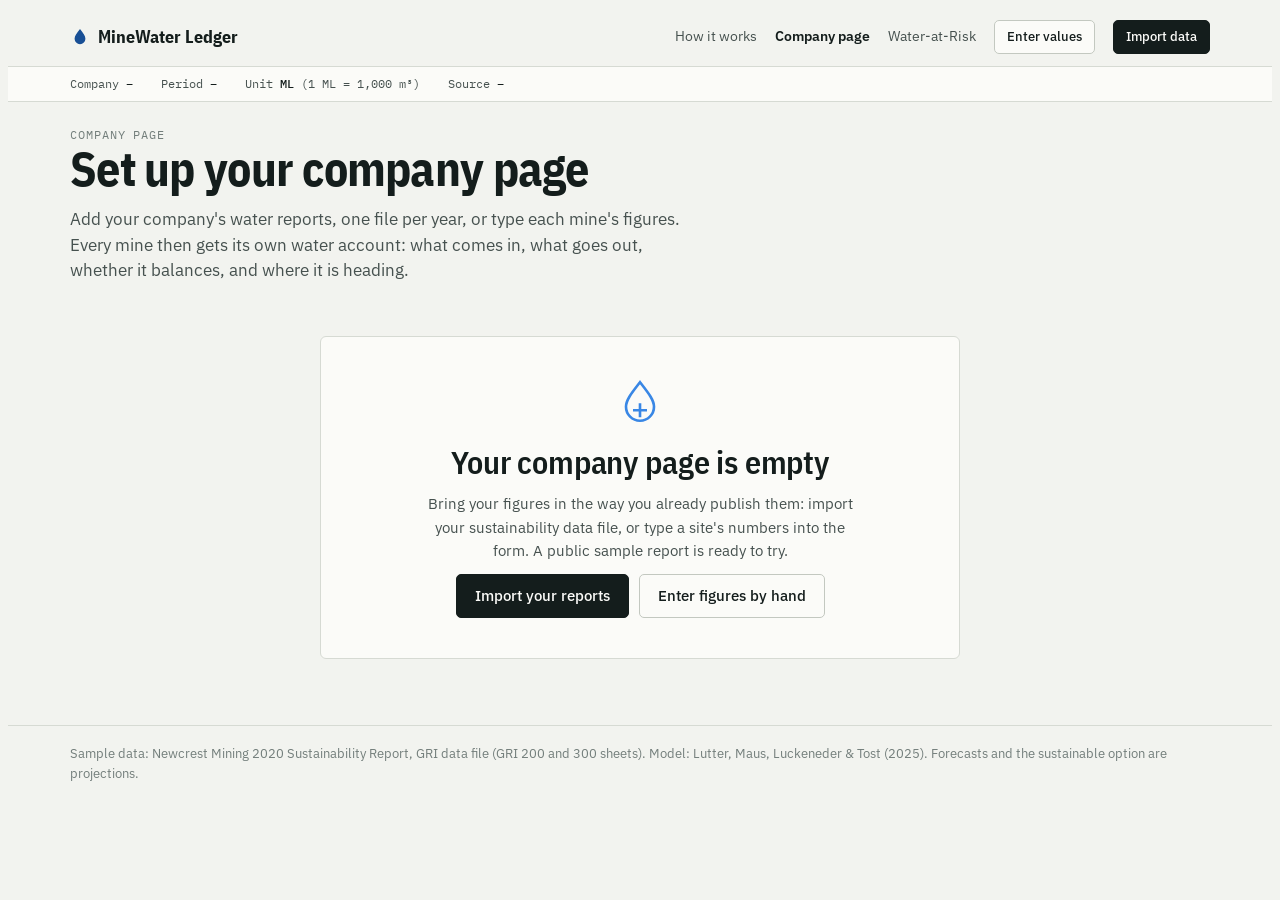
==== dashboard.html @ fd850157 "MineWater Ledger: company water page, Water-at-Risk engine, Netlify config Static site for the EIT W" ====
<!doctype html>
<html lang="en">
<head>
<meta charset="utf-8">
<meta name="viewport" content="width=device-width, initial-scale=1">
<title>Company page · MineWater Ledger</title>
<link rel="stylesheet" href="https://fonts.googleapis.com/css2?family=IBM+Plex+Mono:wght@400;500&family=IBM+Plex+Sans+Condensed:wght@500;600;700&family=IBM+Plex+Sans:wght@400;500;600&display=swap">
<link rel="stylesheet" href="css/app.css?v=4">
<link rel="stylesheet" href="css/landing.css">
<link rel="stylesheet" href="css/extras.css">
</head>
<body>
<nav class="topbar"><div class="wrap">
  <a class="brand" href="index.html"><svg viewBox="0 0 24 24" aria-hidden="true"><path d="M12 2.5c3.6 4.6 6.5 8.2 6.5 11.6A6.5 6.5 0 0 1 5.5 14.1C5.5 10.7 8.4 7.1 12 2.5z" fill="currentColor"/></svg>MineWater Ledger</a>
  <div class="toplinks"><a href="index.html#how">How it works</a><a href="dashboard.html" aria-current="page">Company page</a><a href="risk.html">Water-at-Risk</a><button class="btn" id="btn-enter">Enter values</button><button class="btn primary" id="btn-import">Import data</button></div>
</div></nav>
<div class="ctx-bar"><div class="wrap">
  <span>Company <b id="reg-co">–</b></span>
  <span>Period <b id="reg-period">–</b></span>
  <span>Unit <b>ML</b> (1 ML = 1,000 m³)</span>
  <span>Source <b id="reg-src">–</b></span>
</div></div>

<header class="hero slim"><div class="wrap">
  <div>
    <div class="eyebrow" id="co-eyebrow">Company page</div>
    <h1 id="co-name">Set up your company page</h1>
    <div class="co-profile" id="co-profile" hidden></div>
    <p class="lede" id="co-lede">No report loaded yet. Import a sustainability data file or type a site's figures, and every tab fills in.</p>
  </div>
  <div class="card stack" id="filter-card" hidden>
    <div class="row" style="justify-content:space-between"><div class="eyebrow">Filter</div><span class="small" id="data-state">No data yet</span></div>
    <div class="eyebrow" id="show-label" hidden>Mine</div>
    <div class="chips" id="chips" role="group" aria-label="Site" hidden></div>
    <div class="row small" id="dl-row" hidden><span class="eyebrow">Export</span><button class="btn" id="btn-csv">CSV</button><button class="btn" id="btn-print">Print / PDF</button></div>
  </div>
</div></header>

<section class="panel" id="empty"><div class="wrap">
  <div class="empty card">
    <svg viewBox="0 0 64 64" aria-hidden="true"><path d="M32 6c9 11.6 16 20 16 28a16 16 0 0 1-32 0c0-8 7-16.4 16-28z" fill="none" stroke="currentColor" stroke-width="3"/><path d="M24 38h16M32 30v16" stroke="currentColor" stroke-width="3"/></svg>
    <h2>Your company page is empty</h2>
    <p>Bring your figures in the way you already publish them: import your sustainability data file, or type a site's numbers into the form. A public sample report is ready to try.</p>
    <div class="row" style="justify-content:center"><button class="btn primary big" id="empty-import">Import your reports</button><button class="btn big" id="empty-enter">Enter figures by hand</button></div>
  </div>
</div></section>

<nav class="tabs" aria-label="Sections" id="nav" hidden><div class="wrap" role="tablist">
  <button class="tab" role="tab" id="t-overview" aria-controls="p-overview" aria-selected="true">Overview</button>
  <button class="tab" role="tab" id="t-withdrawal" aria-controls="p-withdrawal" aria-selected="false">Water in</button>
  <button class="tab" role="tab" id="t-outflows" aria-controls="p-outflows" aria-selected="false">Water out</button>
  <button class="tab" role="tab" id="t-balance" aria-controls="p-balance" aria-selected="false">Balance check</button>
  <button class="tab" role="tab" id="t-efficiency" aria-controls="p-efficiency" aria-selected="false">Efficiency</button>
  <button class="tab" role="tab" id="t-outlook" aria-controls="p-outlook" aria-selected="false">Outlook</button>
  <button class="tab" role="tab" id="t-years" aria-controls="p-years" aria-selected="false">Years &amp; output</button>
  <button class="tab" role="tab" id="t-cost" aria-controls="p-cost" aria-selected="false">Water cost</button>
  <button class="tab" role="tab" id="t-codes" aria-controls="p-codes" aria-selected="false">Source codes</button>
  <a href="risk.html" style="margin-left:auto;align-self:center;padding:10px 12px;font:600 14px/1 var(--f-body);color:var(--copper-ink);text-decoration:none;white-space:nowrap">Water-at-Risk →</a>
</div></nav>

<main id="main" hidden>
<section class="panel" id="p-overview" role="tabpanel" aria-labelledby="t-overview"><div class="wrap stack">
  <div id="ov-flows" class="stack"></div>
  <div id="ov-sources"></div>
  <div class="answers" id="ov-answers"></div>
  <div class="kpis" id="ov-kpis" hidden></div>
  <div class="card stack"><h3>What stands out</h3><ul class="findings" id="ov-findings"></ul></div>
  <div class="card stack"><h3>Sites</h3><div class="tbl-wrap" style="border:0"><table id="ov-table"></table></div></div>
</div></section>

<section class="panel" id="p-withdrawal" role="tabpanel" aria-labelledby="t-withdrawal" hidden><div class="wrap stack">
  <div class="panel-head"><div><div class="eyebrow">Water withdrawn · GRI 303-3</div><h2 id="wd-title">Where the water comes from</h2></div>
    <p>Category 1 and 2 are freshwater ("high quality" in the ICMM guide). Category 3 is low quality, here almost all seawater.</p></div>
  <div class="card">
    <div class="controls"><span class="ctl-label">Split by</span><div class="seg" id="wd-seg" role="group" aria-label="Split"><button data-v="quality" aria-pressed="true">Quality</button><button data-v="source" aria-pressed="false">Source</button></div></div>
    <div class="chart" id="wd-chart"></div><div class="legend" id="wd-legend"></div>
  </div>
</div></section>

<section class="panel" id="p-outflows" role="tabpanel" aria-labelledby="t-outflows" hidden><div class="wrap stack">
  <div class="panel-head"><div><div class="eyebrow">Water discharged and consumed · GRI 303-4, 303-5</div><h2>Where the water goes</h2></div>
    <p>Discharge goes back to rivers, groundwater or the sea. Consumption is water that does not come back: evaporated, held in tailings or used up.</p></div>
  <div class="card"><div class="chart" id="of-chart"></div><div class="legend" id="of-legend"></div></div>
  <p class="note" id="of-note"></p>
</div></section>

<section class="panel" id="p-balance" role="tabpanel" aria-labelledby="t-balance" hidden><div class="wrap stack">
  <div class="panel-head"><div><div class="eyebrow">ICMM 2021 · site water balance</div><h2>Does water in equal water out?</h2></div>
    <p>Withdrawal − discharge − change in storage should equal consumption. We allow ±5%. Pick a site above or below.</p></div>
  <div class="card stack"><div id="bl-status"></div><div class="chart" id="bl-chart"></div><div class="eq" id="bl-eq"></div></div>
  <div class="card stack"><h3>All sites</h3><div class="tbl-wrap" style="border:0"><table id="bl-table"></table></div></div>
</div></section>

<section class="panel" id="p-efficiency" role="tabpanel" aria-labelledby="t-efficiency" hidden><div class="wrap stack">
  <div class="panel-head"><div><div class="eyebrow">Freshwater per unit of output</div><h2>Same gold, very different water</h2></div>
    <p>Freshwater withdrawal divided by ore milled, gold-equivalent ounces or revenue, per site. Most reports give these ratios for energy, not for water.</p></div>
  <div class="card">
    <div class="controls"><span class="ctl-label">Per</span><div class="seg" id="ef-seg" role="group" aria-label="Denominator"><button data-v="t" aria-pressed="true">tonne of ore</button><button data-v="oz" aria-pressed="false">ounce of gold</button><button data-v="rev" aria-pressed="false">US$ million revenue</button><button data-v="rr" aria-pressed="false">recycled share</button></div></div>
    <div class="chart" id="ef-chart"></div>
  </div>
</div></section>

<section class="panel" id="p-outlook" role="tabpanel" aria-labelledby="t-outlook" hidden><div class="wrap stack">
  <div class="panel-head"><div><div class="eyebrow">Trend, forecast and the sustainable option</div><h2 id="ol-title">–</h2></div>
    <p>Past years: the Lutter et al. (2025) copper-mine model where the site is covered. From FY20: a projection to 2030, with and without more recycling.</p></div>
  <div class="row"><div class="slider"><label for="ol-rr">Recycle more of the water used <output id="o-rr"></output></label><input type="range" id="ol-rr" min="0" max="30" value="10"></div></div>
  <div class="card stack">
    <div class="chart" id="ol-chart"></div>
    <div class="legend"><span><i class="sw" style="background:var(--muted)"></i>Model estimate (Lutter et al.)</span><span><i class="sw" style="background:var(--ink)"></i>Reported FY20</span><span><i class="sw" style="background:var(--q2)"></i>Forecast, business as usual</span><span><i class="sw" style="background:var(--good)"></i>Forecast, sustainable option</span></div>
  </div>
  <div class="kpis k3" id="ol-kpis"></div>
  <div class="card stack"><h3>Outcome</h3><ul class="findings" id="ol-outcome"></ul></div>
</div></section>
<section class="panel" id="p-years" role="tabpanel" aria-labelledby="t-years" hidden><div class="wrap stack">
  <div class="panel-head"><div><div class="eyebrow">History · water in, ore and gold out</div><h2 id="yr-title">–</h2></div>
    <p>Every year the file (or an earlier report) gives us becomes a data point: water taken, ore processed, gold produced. Dark blue: this report. Light blue: earlier years compiled by WU Wien from company reports. Grey: model estimate. <span class="small" id="yr-hint"></span></p></div>
  <div class="card stack"><div class="chart" id="yr-chart"></div>
    <div class="legend"><span><i class="sw" style="background:var(--q1)"></i>Reported in this file</span><span><i class="sw" style="background:var(--q2)"></i>Earlier reports (Lutter et al. compilation)</span><span><i class="sw" style="background:var(--muted)"></i>Model estimate</span></div></div>
  <div class="card stack"><h3>Water per unit of output</h3><div class="tbl-wrap" style="border:0"><table id="yr-table"></table></div></div>
  <div class="card stack"><h3>Predict output from the water you can get</h3><p class="small">Uses the site's own water-per-tonne history. Move the slider to see how much ore, gold and revenue a given freshwater volume supports.</p><div id="yr-pred" class="stack"></div></div>
</div></section>

<section class="panel" id="p-cost" role="tabpanel" aria-labelledby="t-cost" hidden><div class="wrap stack">
  <div class="panel-head"><div><div class="eyebrow">What the water costs · per source</div><h2>The water bill, site by site</h2></div>
    <p>Volumes by source come from the report. Unit costs are planning values (<span class="tag assumed">assumed</span>): pumping surface water, running a borefield, buying from a third party, pumping seawater, treating what goes back out. Change them to the site's real tariffs.</p></div>
  <div class="card stack"><div class="cost-ctl" id="cost-ctl"></div></div>
  <div class="card stack"><div class="chart" id="cost-chart"></div><div class="legend" id="cost-legend"></div></div>
  <div class="card stack"><div class="tbl-wrap" style="border:0"><table id="cost-table"></table></div><p class="note" id="cost-note"></p></div>
</div></section>

<section class="panel" id="p-codes" role="tabpanel" aria-labelledby="t-codes" hidden><div class="wrap stack">
  <div class="panel-head"><div><div class="eyebrow">How the import reads a report</div><h2>Disclosure codes decide where each number goes</h2></div>
    <p>Reports tag each table with a GRI or ICMM code. The import uses the code to know the table (withdrawal, discharge, storage, consumption, output), then the row labels to know the source and the water quality. This is what makes any company's file readable, not just this one.</p></div>
  <div class="card stack"><h3>Codes found in the sample file</h3><div class="tbl-wrap" style="border:0"><table id="code-table"></table></div></div>
  <div class="card stack"><h3>Row labels and what they become</h3><div class="tbl-wrap" style="border:0"><table id="row-table"></table></div>
    <p class="note"><b>Needs a human:</b> 303-5 storage change is "-" for Lihir and Telfer. The import keeps it as "not reported" and flags it, instead of reading it as zero.</p></div>
</div></section>

</main>
<footer><div class="wrap">Sample data: Newcrest Mining 2020 Sustainability Report, GRI data file (GRI 200 and 300 sheets). Model: Lutter, Maus, Luckeneder &amp; Tost (2025). Forecasts and the sustainable option are projections.</div></footer>
<div id="tip" role="status" aria-live="polite"></div>
<div class="modal" id="modal" hidden role="dialog" aria-modal="true" aria-labelledby="m-title"><div class="modal-box">
  <div class="row" style="justify-content:space-between"><h2 id="m-title">Add water data</h2><button class="btn" id="m-close" aria-label="Close">✕</button></div>
  <div class="seg" id="m-seg" role="group" aria-label="Method"><button data-v="import" aria-pressed="true">Import a report</button><button data-v="enter" aria-pressed="false">Enter values</button></div>
  <div id="m-import" class="stack">
    <div class="drop" id="m-drop" tabindex="0">Drop your water reports here (.xlsx, .csv), one file per year<br><span class="small">or</span> <button class="btn" id="m-sample">Use the example company's files</button></div>
    <div class="eyebrow">Files in this import</div>
    <ul class="imp-files" id="m-files">
      <li><span class="ft">XLSX</span><div><b>Company report · FY20 GRI data file</b><span>201104_Newcrest 2020 Sustainability Report – GRI Content Index and supplementary data.xlsx</span><span class="got">FY20 water per mine · FY19 ore and gold (Restatements sheet) · company water totals FY18–FY20</span></div></li>
      <li><span class="ft">CSV</span><div><b>Public benchmark · WU Wien copper-mine dataset</b><span>Lutter et al 2025_final predictions.csv</span><span class="got">Water per mine 2015–2019 for 507 copper mines, matched by mine name (Telfer, Cadia East, Red Chris)</span></div></li>
      <li class="off"><span class="ft">+</span><div><b>Other years' company reports</b><span>FY19, FY21 … not added</span><span class="got">Would replace the benchmark values with the company's own numbers</span></div></li>
    </ul>
    <ol class="progress" id="m-progress"></ol>
    <p class="small">Demo: any file dropped here imports the example company's files above.</p>
  </div>
  <div id="m-enter" class="stack" hidden>
    <div class="form-grid">
      <label>Site<select id="f-site"></select></label>
      <label>New site name (optional)<input type="text" id="f-new" placeholder="e.g. Wafi-Golpu"></label>
    </div>
    <div class="eyebrow">Water in (ML)</div>
    <div class="form-grid">
      <label>Freshwater: surface water<input type="number" id="f-sw" min="0" step="any"></label>
      <label>Freshwater: groundwater<input type="number" id="f-gw" min="0" step="any"></label>
      <label>Third-party water (e.g. town supply)<input type="number" id="f-tp" min="0" step="any"></label>
      <label>Seawater<input type="number" id="f-sea" min="0" step="any"></label>
    </div>
    <div class="eyebrow">Water out and reuse (ML)</div>
    <div class="form-grid">
      <label>Discharge<input type="number" id="f-d" min="0" step="any"></label>
      <label>Consumption (evaporation, tailings)<input type="number" id="f-c" min="0" step="any"></label>
      <label>Change in storage (+ stored, − drawn)<input type="number" id="f-ds" step="any"></label>
      <label>Recycled or reused<input type="number" id="f-r" min="0" step="any"></label>
    </div>
    <div class="entry-check" id="f-check"></div>
    <div class="row"><button class="btn primary" id="f-save">Save to dashboard</button><button class="btn" id="f-example">Fill example values</button></div><p class="small">Example values are illustrative, sized to the model estimate for Red Chris (4,914 ML); Newcrest did not report them.</p><div></div>
  </div>
</div></div>
<div class="toast" id="toast" role="status" aria-live="polite" hidden></div>

<script src="data/newcrest.js?v=4"></script>
<script src="data/lutter.js?v=4"></script>
<script src="js/dashboard.js?v=4"></script>
<script src="data/newcrest_years.js"></script>
<script src="js/extras.js"></script>
</body>
</html>
---- css/app.css ----
[hidden]{display:none!important}

:root{
  --bg:#f2f3ef; --surface:#fbfbf8; --surface-2:#eceee8; --ink:#141d1c; --ink-2:#46514f; --muted:#737e7b; --rule:#d6dad3; --rule-2:#c3c8c0;
  --copper:#a4532a; --copper-soft:#f1dfd3; --copper-ink:#8a4220;
  --q1:#184f95; --q2:#3987e5; --q3:#86b6ef;
  --s1:#2a78d6; --s2:#eb6834; --s3:#1baf7a; --s4:#eda100;
  --good:#0ca30c; --good-ink:#0b6e0b; --warn:#fab219; --warn-ink:#8a5a00; --crit:#d03b3b; --crit-ink:#a62828;
  --grid:#e2e5de; --focus:#a4532a;
  --f-display:"IBM Plex Sans Condensed","Arial Narrow",system-ui,sans-serif;
  --f-body:"IBM Plex Sans",system-ui,-apple-system,"Segoe UI",sans-serif;
  --f-mono:"IBM Plex Mono",ui-monospace,"SFMono-Regular",Menlo,Consolas,monospace;
}
@media (prefers-color-scheme: dark){
  :root:not([data-theme="light"]){
    color-scheme:dark;
    --bg:#101514; --surface:#171d1c; --surface-2:#1e2524; --ink:#edf1ee; --ink-2:#b6bfbc; --muted:#89938f; --rule:#2b3331; --rule-2:#3a4340;
    --copper:#e0895a; --copper-soft:#3a2518; --copper-ink:#f0a67c;
    --q1:#b7d3f6; --q2:#5598e7; --q3:#256abf;
    --s1:#3987e5; --s2:#d95926; --s3:#199e70; --s4:#c98500;
    --good-ink:#5cd65c; --warn-ink:#fab219; --crit-ink:#f08080;
    --grid:#232b29; --focus:#e0895a;
  }
}
:root[data-theme="dark"]{
  color-scheme:dark;
  --bg:#101514; --surface:#171d1c; --surface-2:#1e2524; --ink:#edf1ee; --ink-2:#b6bfbc; --muted:#89938f; --rule:#2b3331; --rule-2:#3a4340;
  --copper:#e0895a; --copper-soft:#3a2518; --copper-ink:#f0a67c;
  --q1:#b7d3f6; --q2:#5598e7; --q3:#256abf;
  --s1:#3987e5; --s2:#d95926; --s3:#199e70; --s4:#c98500;
  --good-ink:#5cd65c; --warn-ink:#fab219; --crit-ink:#f08080;
  --grid:#232b29; --focus:#e0895a;
}
*{box-sizing:border-box}
body{background:var(--bg);color:var(--ink);font-family:var(--f-body);font-size:15px;line-height:1.55;-webkit-font-smoothing:antialiased}
.wrap{max-width:1180px;margin:0 auto;padding-inline:20px}
h1,h2,h3{font-family:var(--f-display);text-wrap:balance;margin:0;letter-spacing:-.005em}
h2{font-size:clamp(24px,3.2vw,32px);font-weight:600;line-height:1.12}
h3{font-size:18px;font-weight:600;line-height:1.25}
p{margin:0}
.num,.mono{font-family:var(--f-mono);font-variant-numeric:tabular-nums}
.eyebrow{font-family:var(--f-mono);font-size:11.5px;letter-spacing:.08em;text-transform:uppercase;color:var(--muted)}
a{color:var(--copper-ink)}
:focus-visible{outline:2px solid var(--focus);outline-offset:2px;border-radius:3px}

/* register header */
.register{border-bottom:1px solid var(--rule);background:var(--surface)}
.register .wrap{display:flex;flex-wrap:wrap;gap:6px 28px;padding-block:10px;font-family:var(--f-mono);font-size:12px;color:var(--ink-2)}
.register b{font-weight:500;color:var(--ink)}
.hero{padding-block:34px 18px}
.hero .wrap{display:grid;grid-template-columns:minmax(0,1.35fr) minmax(0,1fr);gap:36px;align-items:end}
.hero h1{font-size:clamp(32px,4.4vw,48px);font-weight:700;line-height:1.02;letter-spacing:-.015em}
.hero h1 em{font-style:normal;color:var(--copper-ink)}
.hero .lede{margin-top:14px;max-width:62ch;color:var(--ink-2);font-size:16.5px}
.headline-figure{border-left:3px solid var(--ink);padding:4px 0 4px 18px}
.headline-figure .big{font-family:var(--f-display);font-size:clamp(44px,6vw,68px);font-weight:600;line-height:1;font-variant-numeric:tabular-nums}
.headline-figure .unit{font-family:var(--f-mono);font-size:14px;color:var(--muted);margin-left:6px}
.headline-figure p{margin-top:8px;color:var(--ink-2);font-size:14px;max-width:44ch}

/* tabs */
.tabs{position:sticky;top:env(safe-area-inset-top,0px);z-index:20;background:color-mix(in srgb,var(--bg) 92%,transparent);backdrop-filter:blur(6px);border-bottom:1px solid var(--rule)}
.tabs .wrap{display:flex;gap:2px;overflow-x:auto;scrollbar-width:none}
.tabs .wrap::-webkit-scrollbar{display:none}
.tab{appearance:none;border:0;background:none;color:var(--ink-2);font:500 14px/1 var(--f-body);padding:14px 12px 12px;border-bottom:2px solid transparent;cursor:pointer;white-space:nowrap}
.tab .k{font-family:var(--f-mono);font-size:11px;color:var(--muted);margin-right:6px}
.tab:hover{color:var(--ink)}
.tab[aria-selected="true"]{color:var(--ink);border-bottom-color:var(--copper)}
.panel{padding-block:28px 56px}
.panel-head{display:grid;grid-template-columns:minmax(0,1fr) minmax(0,.9fr);gap:28px;align-items:end;margin-bottom:22px}
.panel-head p{color:var(--ink-2);max-width:60ch}

.card{background:var(--surface);border:1px solid var(--rule);border-radius:6px;padding:20px}
.grid-3{display:grid;grid-template-columns:repeat(3,minmax(0,1fr));gap:16px}
.grid-2{display:grid;grid-template-columns:repeat(2,minmax(0,1fr));gap:16px}
.stack{display:flex;flex-direction:column;gap:16px}
.insight{display:flex;flex-direction:column;gap:8px}
.insight .n{font-family:var(--f-display);font-size:34px;font-weight:600;line-height:1;font-variant-numeric:tabular-nums}
.insight .n small{font-family:var(--f-mono);font-size:13px;font-weight:400;color:var(--muted);margin-left:4px}
.insight p{color:var(--ink-2);font-size:14px}
.insight .src{font-family:var(--f-mono);font-size:11px;color:var(--muted);margin-top:auto;padding-top:6px;border-top:1px dashed var(--rule)}

/* controls */
.controls{display:flex;flex-wrap:wrap;gap:10px 18px;align-items:center;margin-bottom:14px}
.seg{display:inline-flex;border:1px solid var(--rule-2);border-radius:5px;overflow:hidden;background:var(--surface)}
.seg button{appearance:none;border:0;background:none;padding:7px 12px;font:500 13px/1.2 var(--f-body);color:var(--ink-2);cursor:pointer;border-right:1px solid var(--rule)}
.seg button:last-child{border-right:0}
.seg button[aria-pressed="true"]{background:var(--ink);color:var(--surface)}
.seg button:hover:not([aria-pressed="true"]){background:var(--surface-2);color:var(--ink)}
.ctl-label{font-family:var(--f-mono);font-size:11.5px;letter-spacing:.06em;text-transform:uppercase;color:var(--muted)}
.check{display:inline-flex;gap:8px;align-items:center;font-size:13.5px;color:var(--ink-2);cursor:pointer}
.check input{accent-color:var(--copper);width:16px;height:16px}

/* charts */
.chart{width:100%;overflow-x:auto}
.chart svg{display:block;width:100%;height:auto}
svg text{fill:var(--ink-2);font-family:var(--f-body);font-size:12px}
svg .t-ink{fill:var(--ink)} svg .t-mono{font-family:var(--f-mono);font-variant-numeric:tabular-nums}
svg .t-muted{fill:var(--muted)}
svg .gridline{stroke:var(--grid);stroke-width:1}
svg .axis{stroke:var(--rule-2);stroke-width:1}
.legend{display:flex;flex-wrap:wrap;gap:6px 16px;font-size:12.5px;color:var(--ink-2);margin-top:10px}
.legend span{display:inline-flex;align-items:center;gap:6px}
.sw{width:12px;height:12px;border-radius:2px;display:inline-block}
.sw.hatch{background-image:repeating-linear-gradient(45deg,var(--copper) 0 2px,transparent 2px 5px);border:1px solid var(--copper)}
.note{font-size:13px;color:var(--ink-2);background:var(--surface-2);border-radius:5px;padding:10px 12px}
.note b{color:var(--ink)}

/* tooltip */
#tip{position:fixed;z-index:50;pointer-events:none;background:var(--ink);color:var(--surface);font-size:12.5px;line-height:1.4;padding:8px 10px;border-radius:5px;max-width:260px;opacity:0;transform:translateY(4px);transition:opacity .12s,transform .12s}
#tip.on{opacity:1;transform:none}
#tip .tt{font-weight:600;margin-bottom:2px}
#tip .tv{font-family:var(--f-mono);font-variant-numeric:tabular-nums}

/* status pills */
.pill{display:inline-flex;align-items:center;gap:6px;font:500 12px/1 var(--f-body);padding:5px 9px;border-radius:99px;border:1px solid currentColor;white-space:nowrap}
.pill.good{color:var(--good-ink)} .pill.crit{color:var(--crit-ink)} .pill.warn{color:var(--warn-ink)} .pill.info{color:var(--ink-2)}
.pill svg{width:12px;height:12px}

/* balance */
.site-picker{display:flex;flex-wrap:wrap;gap:8px}
.site-btn{appearance:none;cursor:pointer;text-align:left;background:var(--surface);border:1px solid var(--rule-2);border-radius:6px;padding:10px 12px;min-width:150px;display:flex;flex-direction:column;gap:6px;color:var(--ink)}
.site-btn .nm{font:600 15px/1 var(--f-display)}
.site-btn[aria-pressed="true"]{border-color:var(--ink);box-shadow:inset 0 0 0 1px var(--ink)}
.eq{font-family:var(--f-mono);font-size:14px;line-height:1.9;font-variant-numeric:tabular-nums}
.eq .row{display:flex;justify-content:space-between;gap:16px;border-bottom:1px dotted var(--rule)}
.eq .row.total{border-bottom:0;border-top:1px solid var(--ink);font-weight:500}
.eq .lbl{color:var(--ink-2);font-family:var(--f-body);font-size:13.5px}

/* completeness table */
.tbl-wrap{overflow-x:auto;border:1px solid var(--rule);border-radius:6px;background:var(--surface)}
table{border-collapse:collapse;width:100%;font-size:13.5px}
th,td{padding:9px 12px;border-bottom:1px solid var(--rule);text-align:left;vertical-align:middle}
thead th{font-family:var(--f-mono);font-size:11px;letter-spacing:.06em;text-transform:uppercase;color:var(--muted);font-weight:500;background:var(--surface-2)}
tbody tr:last-child td{border-bottom:0}
td.c{text-align:center} th.c{text-align:center}
td.r,th.r{text-align:right;font-family:var(--f-mono);font-variant-numeric:tabular-nums}
.ref{font-family:var(--f-mono);font-size:11px;color:var(--muted)}
.mark{display:inline-grid;place-items:center;width:24px;height:24px;border-radius:4px;font:600 13px/1 var(--f-mono)}
.mark.y{background:color-mix(in srgb,var(--good) 16%,transparent);color:var(--good-ink)}
.mark.n{background:color-mix(in srgb,var(--crit) 13%,transparent);color:var(--crit-ink)}
.mark.p{background:color-mix(in srgb,var(--warn) 22%,transparent);color:var(--warn-ink)}
.mark.na{color:var(--muted)}
.score{display:flex;align-items:center;gap:8px}
.score .bar{flex:1;height:6px;background:var(--surface-2);border-radius:3px;overflow:hidden;min-width:50px}
.score .bar i{display:block;height:100%;background:var(--ink)}

/* foresight canvas */
.canvas{display:grid;grid-template-columns:minmax(0,1.5fr) minmax(0,1fr);gap:14px}
.cv-box{background:var(--surface);border:1px solid var(--rule-2);border-radius:4px;padding:14px 16px;display:flex;flex-direction:column;gap:10px}
.cv-box h3{font-size:17px;color:var(--ink)}
.cv-box h3 .k{font-family:var(--f-mono);font-size:12px;color:var(--copper-ink);margin-right:6px}
.cv-sub{font-size:12.5px;color:var(--muted);margin-top:-6px}
.stickies{display:flex;flex-wrap:wrap;gap:8px}
.sticky{background:var(--copper-soft);color:var(--ink);font-size:13px;line-height:1.35;padding:8px 10px;border-radius:3px;max-width:100%;flex:1 1 170px}
.sticky b{display:block;font-family:var(--f-mono);font-size:11px;font-weight:500;color:var(--copper-ink);margin-bottom:2px;letter-spacing:.04em}
.sticky.ink{background:var(--surface-2)}
.inter{display:grid;grid-template-columns:repeat(4,minmax(0,1fr));gap:10px}
.inter .col{display:flex;flex-direction:column;gap:8px}
.inter .sticky{flex:none}
.inter .when{font-family:var(--f-mono);font-size:12px;color:var(--ink-2);border-bottom:1px solid var(--rule-2);padding-bottom:4px}

.evid td:first-child{font-weight:500}
.tag{display:inline-block;font:500 11px/1 var(--f-mono);padding:4px 7px;border-radius:3px;letter-spacing:.03em}
.tag.proven{background:color-mix(in srgb,var(--good) 16%,transparent);color:var(--good-ink)}
.tag.built{background:var(--surface-2);color:var(--ink)}
.tag.assumed{background:var(--copper-soft);color:var(--copper-ink)}
.annex{columns:2 340px;column-gap:32px}
.annex section{break-inside:avoid;margin-bottom:18px}
.annex h3{margin-bottom:6px}
.annex p,.annex li{font-size:14px;color:var(--ink-2)}
.annex ul{margin:0;padding-left:18px}
.sources li{font-size:13px;margin-bottom:6px;color:var(--ink-2)}
footer{border-top:1px solid var(--rule);padding-block:18px 30px;font-size:12.5px;color:var(--muted)}

@media (max-width:860px){
  .hero .wrap,.panel-head,.canvas{grid-template-columns:1fr}
  .grid-3{grid-template-columns:1fr}
  .grid-2{grid-template-columns:1fr}
  .inter{grid-template-columns:repeat(2,minmax(0,1fr))}
}
@media (max-width:480px){ .wrap{padding-inline:16px} .inter{grid-template-columns:1fr} .site-btn{min-width:0;flex:1 1 130px} }
@media (prefers-reduced-motion:reduce){ *{transition:none!important;animation:none!important} }
svg .bar-anim{transition:width .45s cubic-bezier(.2,.7,.2,1),x .45s cubic-bezier(.2,.7,.2,1),y .45s,height .45s}

/* platform additions */
.drop{border:2px dashed var(--rule-2);border-radius:8px;padding:22px;text-align:center;background:var(--surface);color:var(--ink-2);cursor:pointer}
.drop.over{border-color:var(--copper);background:var(--copper-soft)}
.btn{appearance:none;border:1px solid var(--rule-2);background:var(--surface);color:var(--ink);font:500 13px/1.2 var(--f-body);padding:8px 12px;border-radius:5px;cursor:pointer}
.btn:hover{background:var(--surface-2)}
.btn.primary{background:var(--ink);color:var(--surface);border-color:var(--ink)}
.row{display:flex;flex-wrap:wrap;gap:10px;align-items:center}
.kpis{display:grid;grid-template-columns:repeat(4,minmax(0,1fr));gap:12px}
.kpi{background:var(--surface);border:1px solid var(--rule);border-radius:6px;padding:14px 16px}
.kpi .v{font:600 28px/1.1 var(--f-display);font-variant-numeric:tabular-nums}
.kpi .l{font-size:12.5px;color:var(--ink-2);margin-top:4px}
.kpi .d{font:12px var(--f-mono);color:var(--muted);margin-top:4px}
select,input[type=range]{accent-color:var(--copper)}
select{font:500 13px var(--f-body);padding:7px 10px;border:1px solid var(--rule-2);border-radius:5px;background:var(--surface);color:var(--ink);max-width:100%}
.slider{display:flex;flex-direction:column;gap:4px;min-width:180px;flex:1}
.slider label{font-size:12.5px;color:var(--ink-2);display:flex;justify-content:space-between;gap:8px}
.slider output{font-family:var(--f-mono);color:var(--ink)}
.scroll{max-height:420px;overflow:auto}
.status-dot{display:inline-block;width:9px;height:9px;border-radius:50%;margin-right:6px;vertical-align:middle}
.grade{display:inline-grid;place-items:center;width:30px;height:30px;border-radius:5px;font:700 16px var(--f-display);color:#fff}
.g-A{background:#0b6e0b}.g-B{background:#3f8f2b}.g-C{background:#b98900}.g-D{background:#c4622d}.g-E{background:#a62828}
.small{font-size:12.5px;color:var(--ink-2)}
code{font-family:var(--f-mono);font-size:12.5px;background:var(--surface-2);padding:1px 5px;border-radius:3px}
@media (max-width:860px){.kpis{grid-template-columns:repeat(2,minmax(0,1fr))}}

.form-grid{display:grid;grid-template-columns:repeat(2,minmax(0,1fr));gap:10px 14px}
.form-grid label{display:flex;flex-direction:column;gap:4px;font-size:12.5px;color:var(--ink-2)}
.form-grid input,.form-grid select{font:500 14px var(--f-mono);padding:8px 10px;border:1px solid var(--rule-2);border-radius:5px;background:var(--surface-2);color:var(--ink);width:100%}
.form-grid input:disabled,.form-grid select:disabled{opacity:1;cursor:not-allowed}
.btn:disabled{opacity:.55;cursor:not-allowed}
.entry-check{display:flex;flex-direction:column;gap:6px;border-left:3px solid var(--crit);padding:6px 0 6px 12px}
.import-list{display:flex;flex-direction:column}
.imp{display:grid;grid-template-columns:minmax(0,180px) minmax(0,1fr) auto;gap:6px 14px;align-items:start;padding:10px 0;border-bottom:1px solid var(--rule)}
.imp b{font-size:14px}.imp span{font-size:13px;color:var(--ink-2)}
@media (max-width:620px){.form-grid{grid-template-columns:1fr}.imp{grid-template-columns:1fr}}

.hero.slim{padding-block:24px 14px}
.hero.slim .wrap{grid-template-columns:minmax(0,1.3fr) minmax(0,1fr);align-items:center}
.picker{display:flex;flex-direction:column;gap:10px}
.gauge{width:92px;height:92px;flex:none}
.verdict{font:600 24px/1.1 var(--f-display)}
.findings{margin:0;padding-left:0;list-style:none;display:flex;flex-direction:column;gap:10px}
.findings li{display:flex;gap:10px;align-items:flex-start;font-size:15px}
.findings li .pill{flex:none}
tr.sel td{background:var(--copper-soft)}
.kpis.k3{grid-template-columns:repeat(3,minmax(0,1fr))}
@media (max-width:860px){.hero.slim .wrap{grid-template-columns:1fr}.kpis.k3{grid-template-columns:1fr}}
.hero.landing{padding-block:56px 36px}
.hero.landing .wrap{display:block;max-width:900px}
.hero.landing h1{font-size:clamp(36px,5.4vw,60px)}
.btn.big{padding:12px 18px;font-size:15px;text-decoration:none;display:inline-block}
a.btn{text-decoration:none}
.register a{color:inherit;text-decoration:none}
.steps{display:grid;grid-template-columns:repeat(3,minmax(0,1fr));gap:16px}
.step{background:var(--surface);border:1px solid var(--rule);border-radius:6px;padding:20px;display:flex;flex-direction:column;gap:8px}
.step .num{display:inline-grid;place-items:center;width:34px;height:34px;border-radius:50%;background:var(--ink);color:var(--surface);font:600 16px var(--f-display)}
.step p{color:var(--ink-2);font-size:14.5px}
.chips{display:flex;flex-wrap:wrap;gap:8px}
.chip{appearance:none;border:1px solid var(--rule-2);background:var(--surface);color:var(--ink-2);font:500 13.5px var(--f-body);padding:7px 12px;border-radius:99px;cursor:pointer}
.chip[aria-pressed="true"]{background:var(--ink);color:var(--surface);border-color:var(--ink)}
.chip:hover:not([aria-pressed="true"]){background:var(--surface-2);color:var(--ink)}
@media (max-width:860px){.steps{grid-template-columns:1fr}}

.empty{max-width:640px;margin:10px auto;text-align:center;display:flex;flex-direction:column;align-items:center;gap:12px;padding:40px 24px}
.empty svg{width:56px;height:56px;color:var(--q2)}
.empty p{color:var(--ink-2);max-width:48ch}
.modal{position:fixed;inset:0;z-index:60;background:rgba(10,15,14,.45);display:grid;place-items:center;padding:16px}
.modal[hidden]{display:none}
.modal-box{background:var(--surface);border-radius:10px;border:1px solid var(--rule-2);width:min(720px,100%);max-height:calc(100vh - 32px);overflow:auto;padding:22px;display:flex;flex-direction:column;gap:14px;box-shadow:0 30px 80px -30px rgba(0,0,0,.5)}
.modal-box h2{font-size:24px}
.form-grid{display:grid;grid-template-columns:repeat(2,minmax(0,1fr));gap:10px 14px}
.form-grid label{display:flex;flex-direction:column;gap:4px;font-size:12.5px;color:var(--ink-2)}
.form-grid input,.form-grid select{font:500 14px var(--f-mono);padding:8px 10px;border:1px solid var(--rule-2);border-radius:5px;background:var(--surface);color:var(--ink);width:100%}
.entry-check{display:flex;flex-direction:column;gap:4px;border-left:3px solid var(--rule-2);padding:6px 0 6px 12px;font-size:13.5px;color:var(--ink-2)}
.entry-check.bad{border-color:var(--crit)}.entry-check.ok{border-color:var(--good)}
.progress{list-style:none;margin:0;padding:0;display:flex;flex-direction:column;gap:8px}
.progress li{display:flex;gap:10px;align-items:center;font-size:14px;color:var(--ink-2);opacity:.35;transition:opacity .25s}
.progress li.on{opacity:1;color:var(--ink)}
.progress li .ic{width:20px;height:20px;border-radius:50%;display:inline-grid;place-items:center;font:600 12px var(--f-mono);background:var(--surface-2);color:var(--ink-2);flex:none}
.progress li.done .ic{background:var(--good);color:#fff}
.toast{position:fixed;bottom:calc(20px + env(safe-area-inset-bottom,0px));left:50%;transform:translateX(-50%);background:var(--ink);color:var(--surface);padding:10px 16px;border-radius:6px;z-index:70;font-size:14px}
.answers{display:grid;grid-template-columns:repeat(4,minmax(0,1fr));gap:12px}
.ans{background:var(--surface);border:1px solid var(--rule);border-radius:8px;padding:14px 16px;display:flex;flex-direction:column;gap:6px;cursor:pointer;text-align:left;font:inherit;color:inherit}
.ans:hover{border-color:var(--ink)}
.ans .q{font-size:13px;color:var(--ink-2)}
.ans .a{font:600 22px/1.1 var(--f-display);font-variant-numeric:tabular-nums}
.ans .s{font-size:12.5px;color:var(--ink-2)}
@media (max-width:860px){.answers{grid-template-columns:repeat(2,minmax(0,1fr))}}
@media (max-width:560px){.form-grid,.answers{grid-template-columns:1fr}}
---- css/landing.css ----
/* Landing page */
.topbar{position:sticky;top:env(safe-area-inset-top,0px);z-index:30;background:color-mix(in srgb,var(--bg) 90%,transparent);backdrop-filter:blur(8px);border-bottom:1px solid var(--rule)}
.topbar .wrap{display:flex;justify-content:space-between;align-items:center;gap:16px;padding-block:12px}
.brand{display:inline-flex;align-items:center;gap:8px;font:700 18px var(--f-display);color:var(--ink);text-decoration:none}
.brand svg{width:20px;height:20px;color:var(--q1)}
.toplinks{display:flex;align-items:center;gap:18px}
.toplinks a:not(.btn){color:var(--ink-2);text-decoration:none;font-size:14px}
.toplinks a:not(.btn):hover{color:var(--ink)}
.btn.ghost{background:transparent}
.btn.light{background:var(--surface);color:var(--ink);border-color:var(--surface)}

.l-hero{padding-block:64px 56px;background:
  radial-gradient(circle at 85% 20%, color-mix(in srgb,var(--q2) 14%,transparent), transparent 45%),
  radial-gradient(circle at 10% 90%, color-mix(in srgb,var(--copper) 10%,transparent), transparent 40%)}
.l-hero .wrap{display:grid;grid-template-columns:minmax(0,1.1fr) minmax(0,1fr);gap:48px;align-items:center}
.l-hero h1{font-size:clamp(38px,5.2vw,62px);font-weight:700;line-height:1.02;letter-spacing:-.02em}
.l-hero h1 em{font-style:normal;color:var(--copper-ink)}
.l-hero .lede{margin-top:16px;font-size:18px;max-width:52ch;color:var(--ink-2)}
.l-cta{margin-top:26px;gap:12px}

.l-preview{background:var(--surface);border:1px solid var(--rule-2);border-radius:12px;box-shadow:0 24px 60px -30px rgba(20,29,28,.35);overflow:hidden;transform:rotate(-1deg)}
.pv-head{display:flex;align-items:center;gap:6px;padding:10px 14px;border-bottom:1px solid var(--rule);background:var(--surface-2)}
.pv-dot{width:9px;height:9px;border-radius:50%;background:var(--rule-2)}
.pv-title{margin-left:8px;font:500 12px var(--f-mono);color:var(--ink-2)}
.pv-kpis{display:grid;grid-template-columns:repeat(3,1fr);gap:1px;background:var(--rule)}
.pv-kpis>div{background:var(--surface);padding:14px 16px}
.pv-v{font:600 26px/1 var(--f-display);font-variant-numeric:tabular-nums}
.pv-bad{color:var(--crit-ink)}
.pv-l{font-size:12px;color:var(--ink-2);margin-top:4px}
.pv-chart{display:block;width:100%;height:auto;padding:16px 18px 6px}
.pv-foot{display:flex;gap:8px;padding:0 18px 16px}

.l-band{background:var(--ink);color:var(--surface);padding-block:36px}
.l-problems{display:grid;grid-template-columns:repeat(3,minmax(0,1fr));gap:28px}
.l-prob svg{width:34px;height:34px;color:var(--q3)}
.l-prob h3{margin-top:10px;font-size:19px;color:var(--surface)}
.l-prob p{margin-top:6px;color:color-mix(in srgb,var(--surface) 75%,transparent);font-size:14.5px}

.l-section-head h2{margin-top:6px;font-size:clamp(26px,3.4vw,38px)}
.l-steps{list-style:none;margin:0;padding:0;display:grid;grid-template-columns:repeat(3,minmax(0,1fr));gap:18px;position:relative}
.l-steps li{display:flex;flex-direction:column;gap:12px;background:var(--surface);border:1px solid var(--rule);border-radius:10px;padding:22px}
.l-steps .num{display:inline-grid;place-items:center;width:40px;height:40px;border-radius:50%;background:var(--q1);color:#fff;font:700 18px var(--f-display)}
.l-steps p{margin-top:6px;color:var(--ink-2);font-size:14.5px}

.l-alt{background:var(--surface-2);border-block:1px solid var(--rule)}
.l-answers{display:grid;grid-template-columns:repeat(4,minmax(0,1fr));gap:14px}
.l-q{background:var(--surface);border:1px solid var(--rule);border-radius:10px;padding:18px;display:flex;flex-direction:column;gap:8px}
.l-q h3{font-size:17px}
.l-q p{color:var(--ink-2);font-size:14px}
.l-q .tag{align-self:flex-start}

.l-final{background:var(--q1);color:#fff;padding-block:40px}
.l-final .wrap{display:flex;justify-content:space-between;align-items:center;gap:24px;flex-wrap:wrap}
.l-final h2{color:#fff;margin-top:4px}
.l-final p{margin-top:8px;max-width:56ch;color:rgba(255,255,255,.85)}
.l-final .eyebrow{color:rgba(255,255,255,.7)}

@media (prefers-color-scheme: dark){:root:not([data-theme="light"]) .l-final{background:#1d3f6e}}
:root[data-theme="dark"] .l-final{background:#1d3f6e}
@media (max-width:900px){.l-hero .wrap,.l-problems,.l-steps{grid-template-columns:1fr}.l-answers{grid-template-columns:repeat(2,minmax(0,1fr))}.l-preview{transform:none}.toplinks a:not(.btn){display:none}}
@media (max-width:520px){.l-answers{grid-template-columns:1fr}}
---- css/extras.css ----
/* dashboard extras */
.code{font:500 12px var(--f-mono);background:var(--surface-2);border:1px solid var(--rule);border-radius:4px;padding:2px 6px;white-space:nowrap}
.tbl-wrap td.r,.tbl-wrap th.r{text-align:right;font-family:var(--f-mono);font-variant-numeric:tabular-nums}
.ctx-bar{border-bottom:1px solid var(--rule);background:var(--surface)}
.ctx-bar .wrap{display:flex;flex-wrap:wrap;gap:6px 28px;padding-block:8px;font-family:var(--f-mono);font-size:12px;color:var(--ink-2)}
.ctx-bar b{font-weight:500;color:var(--ink)}
.slider input[type=range]{width:100%;accent-color:var(--copper)}
.cost-ctl{display:grid;grid-template-columns:repeat(auto-fit,minmax(180px,1fr));gap:12px 20px}
.toplinks a[aria-current="page"]{color:var(--ink);font-weight:600}
#tip{position:fixed;z-index:50;pointer-events:none;background:var(--ink);color:var(--surface);font-size:12.5px;line-height:1.4;padding:8px 10px;border-radius:5px;max-width:280px;opacity:0;transition:opacity .12s}
#tip.on{opacity:1}
#tip .tt{font-weight:600;margin-bottom:2px}
#tip .tv{font-family:var(--f-mono)}
@media print{
  .topbar,.tabs,#dl-row,.modal,.toast,footer{display:none!important}
  .panel[hidden]{display:block!important}
  body{background:#fff}
  .card{break-inside:avoid}
}
.flow-grid{display:grid;grid-template-columns:repeat(auto-fill,minmax(280px,1fr));gap:12px}
.flow-card{appearance:none;text-align:left;cursor:pointer;background:var(--surface);border:1px solid var(--rule);border-radius:8px;padding:12px;display:flex;flex-direction:column;gap:8px;color:var(--ink);font:inherit}
.flow-card:hover{border-color:var(--ink)}
.flow-card b{font-family:var(--f-display);font-size:16px}
.fc-chart svg{display:block;width:100%;height:auto}
.fc-nums{display:flex;flex-wrap:wrap;gap:4px 14px;font:12px var(--f-mono);color:var(--ink-2)}
.fc-nums b{font-family:var(--f-mono);font-size:12.5px;color:var(--ink)}
.fc-nums.big{font-size:13px}.fc-nums.big b{font-size:14px}
.co-profile{display:flex;flex-wrap:wrap;gap:8px 18px;margin-top:12px}
.co-profile span{display:flex;flex-direction:column;gap:1px}
.co-profile i{font:normal 11px var(--f-mono);letter-spacing:.06em;text-transform:uppercase;color:var(--muted)}
.co-profile b{font:600 15px var(--f-display);color:var(--ink)}
.imp-files{list-style:none;margin:0;padding:0;display:flex;flex-direction:column;gap:8px}
.imp-files li{display:flex;gap:10px;align-items:flex-start;border:1px solid var(--rule);border-radius:6px;padding:8px 10px;background:var(--surface)}
.imp-files li.off{border-style:dashed;opacity:.7}
.imp-files .ft{flex:none;font:600 10.5px var(--f-mono);background:var(--ink);color:var(--surface);border-radius:3px;padding:3px 5px;margin-top:2px}
.imp-files li.off .ft{background:var(--rule-2);color:var(--ink)}
.imp-files div{display:flex;flex-direction:column;gap:1px;font-size:13px}
.imp-files div span{font-size:12px;color:var(--ink-2)}
.imp-files .got{color:var(--good-ink)!important}
.src-dot{display:inline-block;width:9px;height:9px;border-radius:50%;margin-right:7px;vertical-align:0}
.src-dot.company{background:var(--q1)}.src-dot.benchmark{background:var(--q2)}.src-dot.missing{background:var(--rule-2)}
tr.muted-row td{color:var(--muted)}
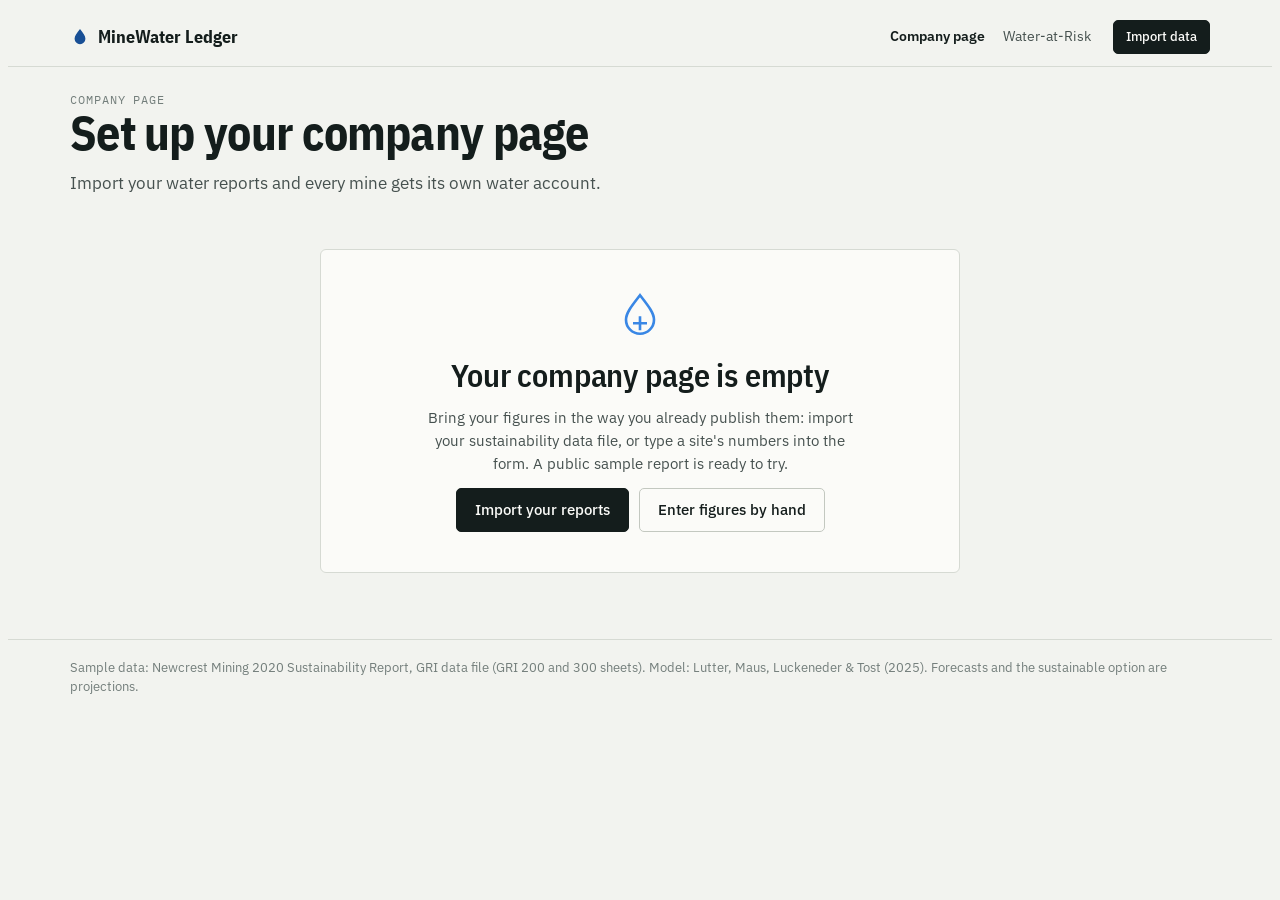
==== commit 8b20ed40: "Simplify: quieter nav, fewer tabs, shorter landing with key outcomes Landing: one headline, $401m re" ====
--- a/dashboard.html
+++ b/dashboard.html
@@ -12,7 +12,7 @@
 <body>
 <nav class="topbar"><div class="wrap">
   <a class="brand" href="index.html"><svg viewBox="0 0 24 24" aria-hidden="true"><path d="M12 2.5c3.6 4.6 6.5 8.2 6.5 11.6A6.5 6.5 0 0 1 5.5 14.1C5.5 10.7 8.4 7.1 12 2.5z" fill="currentColor"/></svg>MineWater Ledger</a>
-  <div class="toplinks"><a href="index.html#how">How it works</a><a href="dashboard.html" aria-current="page">Company page</a><a href="risk.html">Water-at-Risk</a><button class="btn" id="btn-enter">Enter values</button><button class="btn primary" id="btn-import">Import data</button></div>
+  <div class="toplinks" data-v7><a href="dashboard.html" aria-current="page">Company page</a><a href="risk.html">Water-at-Risk</a><button class="btn primary" id="btn-import">Import data</button><button class="btn" id="btn-enter" hidden>Enter values</button></div>
 </div></nav>
 <div class="ctx-bar"><div class="wrap">
   <span>Company <b id="reg-co">–</b></span>
@@ -116,14 +116,14 @@
     <p>Every year the file (or an earlier report) gives us becomes a data point: water taken, ore processed, gold produced. Dark blue: this report. Light blue: earlier years compiled by WU Wien from company reports. Grey: model estimate. <span class="small" id="yr-hint"></span></p></div>
   <div class="card stack"><div class="chart" id="yr-chart"></div>
     <div class="legend"><span><i class="sw" style="background:var(--q1)"></i>Reported in this file</span><span><i class="sw" style="background:var(--q2)"></i>Earlier reports (Lutter et al. compilation)</span><span><i class="sw" style="background:var(--muted)"></i>Model estimate</span></div></div>
-  <div class="card stack"><h3>Water per unit of output</h3><div class="tbl-wrap" style="border:0"><table id="yr-table"></table></div></div>
+  <details class="card stack"><summary>Year by year: water per tonne and per ounce</summary><div class="tbl-wrap" style="border:0"><table id="yr-table"></table></div></details>
   <div class="card stack"><h3>Predict output from the water you can get</h3><p class="small">Uses the site's own water-per-tonne history. Move the slider to see how much ore, gold and revenue a given freshwater volume supports.</p><div id="yr-pred" class="stack"></div></div>
 </div></section>
 
 <section class="panel" id="p-cost" role="tabpanel" aria-labelledby="t-cost" hidden><div class="wrap stack">
   <div class="panel-head"><div><div class="eyebrow">What the water costs · per source</div><h2>The water bill, site by site</h2></div>
     <p>Volumes by source come from the report. Unit costs are planning values (<span class="tag assumed">assumed</span>): pumping surface water, running a borefield, buying from a third party, pumping seawater, treating what goes back out. Change them to the site's real tariffs.</p></div>
-  <div class="card stack"><div class="cost-ctl" id="cost-ctl"></div></div>
+  <details class="card stack"><summary>Change the unit costs ($ per m³)</summary><div class="cost-ctl" id="cost-ctl"></div></details>
   <div class="card stack"><div class="chart" id="cost-chart"></div><div class="legend" id="cost-legend"></div></div>
   <div class="card stack"><div class="tbl-wrap" style="border:0"><table id="cost-table"></table></div><p class="note" id="cost-note"></p></div>
 </div></section>
--- a/css/extras.css
+++ b/css/extras.css
@@ -40,3 +40,10 @@
 .src-dot{display:inline-block;width:9px;height:9px;border-radius:50%;margin-right:7px;vertical-align:0}
 .src-dot.company{background:var(--q1)}.src-dot.benchmark{background:var(--q2)}.src-dot.missing{background:var(--rule-2)}
 tr.muted-row td{color:var(--muted)}
+/* v7 */
+.ctx-bar{display:none}
+#t-withdrawal,#t-outflows,#t-efficiency,#t-outlook,#t-codes{display:none}
+#ov-answers,#p-overview .card:has(#ov-findings),#p-overview .card:has(#ov-table){display:none}
+details.card>summary{cursor:pointer;font:600 15px var(--f-display);color:var(--ink);list-style:revert}
+details.card[open]>summary{margin-bottom:10px}
+.toplinks .btn{margin-left:4px}
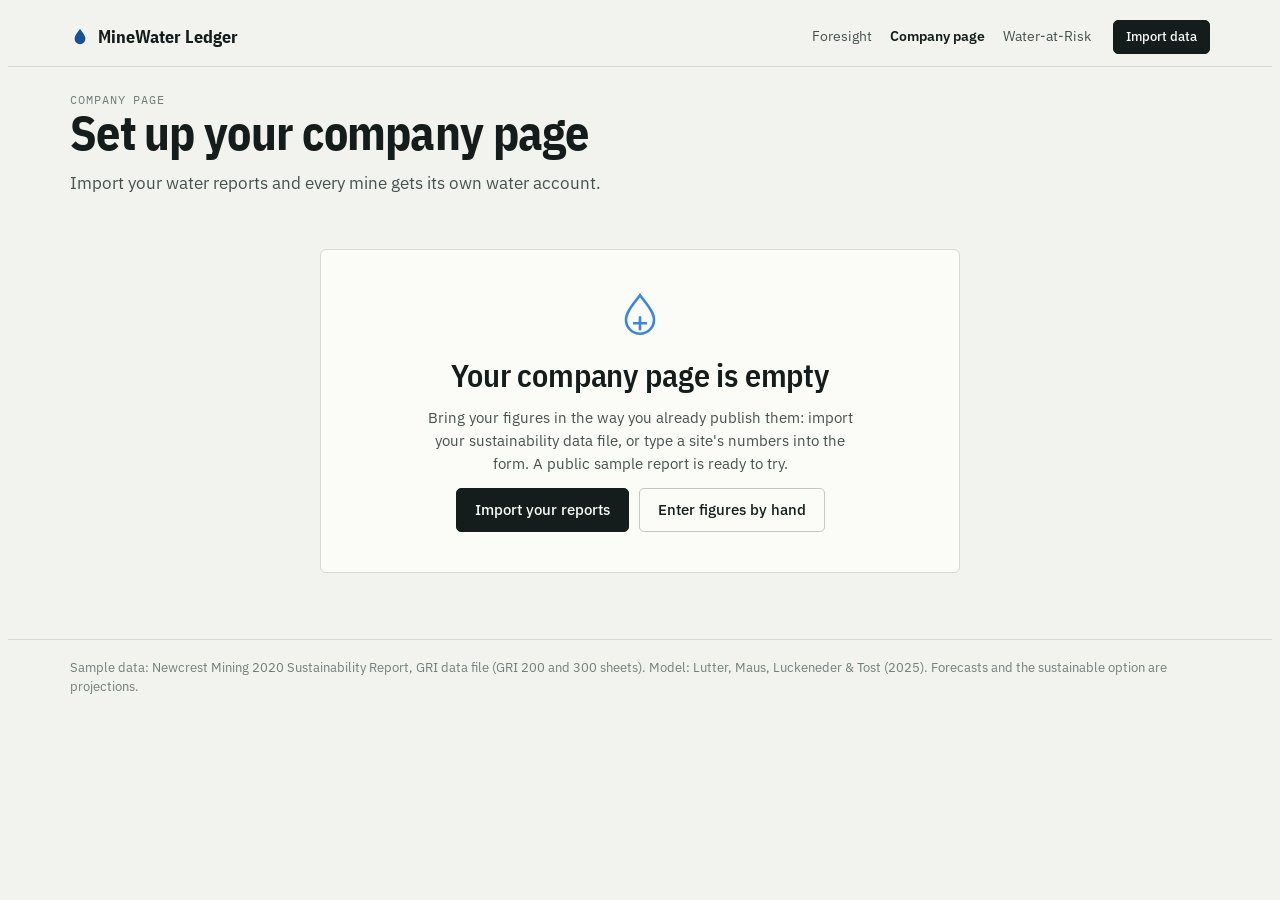
==== commit 2f81c128: "Add Market Foresight page (DEEP canvas: trend, drivers, milestones, consequences, desired future, in" ====
--- a/dashboard.html
+++ b/dashboard.html
@@ -12,7 +12,7 @@
 <body>
 <nav class="topbar"><div class="wrap">
   <a class="brand" href="index.html"><svg viewBox="0 0 24 24" aria-hidden="true"><path d="M12 2.5c3.6 4.6 6.5 8.2 6.5 11.6A6.5 6.5 0 0 1 5.5 14.1C5.5 10.7 8.4 7.1 12 2.5z" fill="currentColor"/></svg>MineWater Ledger</a>
-  <div class="toplinks" data-v7><a href="dashboard.html" aria-current="page">Company page</a><a href="risk.html">Water-at-Risk</a><button class="btn primary" id="btn-import">Import data</button><button class="btn" id="btn-enter" hidden>Enter values</button></div>
+  <div class="toplinks" data-v7><a href="foresight.html">Foresight</a><a href="dashboard.html" aria-current="page">Company page</a><a href="risk.html">Water-at-Risk</a><button class="btn primary" id="btn-import">Import data</button><button class="btn" id="btn-enter" hidden>Enter values</button></div>
 </div></nav>
 <div class="ctx-bar"><div class="wrap">
   <span>Company <b id="reg-co">–</b></span>
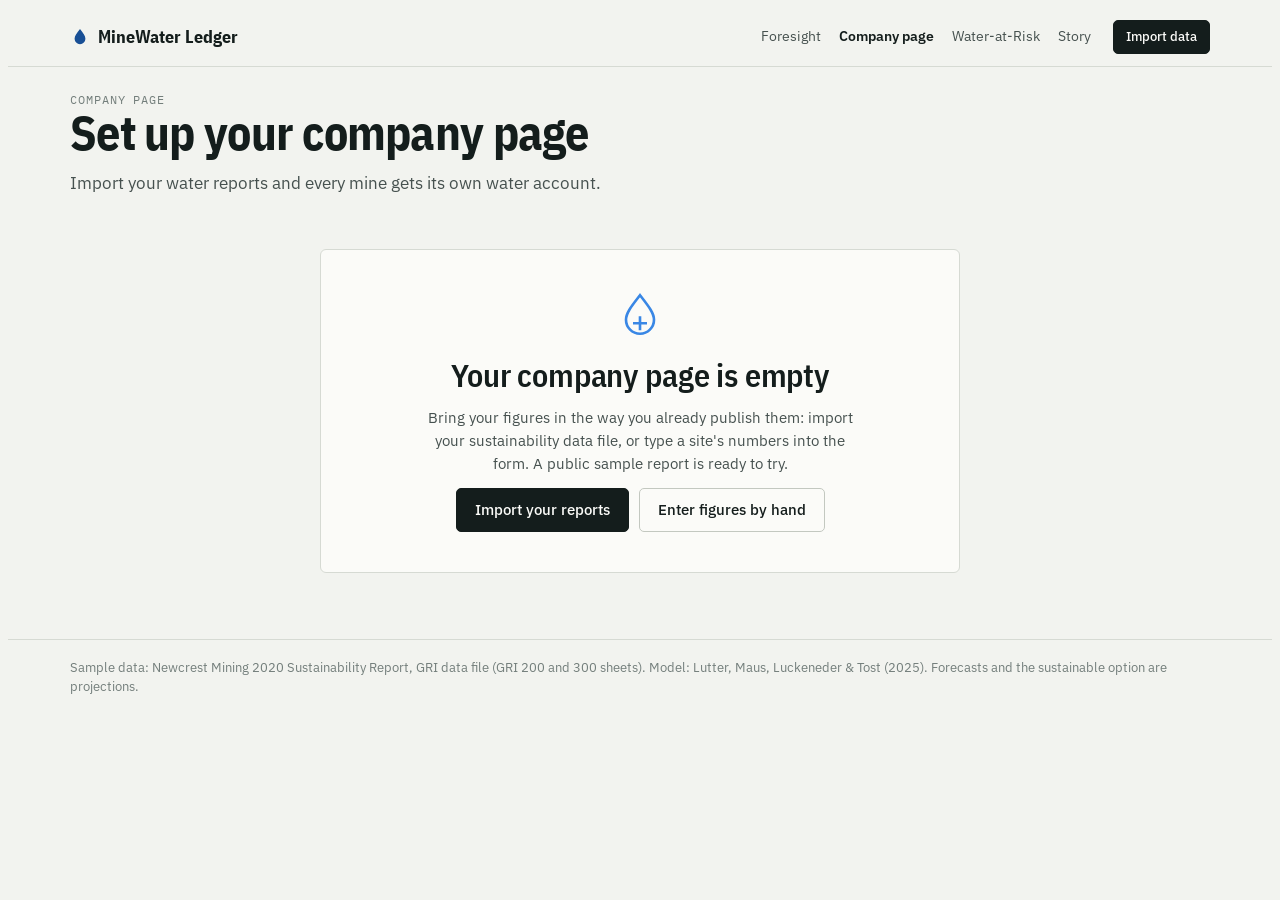
==== commit 0f5ce9da: "Add Story page (problem, why now, data, tech annex, proof, pilot) and Story link in nav Co-Authored-" ====
--- a/dashboard.html
+++ b/dashboard.html
@@ -12,7 +12,7 @@
 <body>
 <nav class="topbar"><div class="wrap">
   <a class="brand" href="index.html"><svg viewBox="0 0 24 24" aria-hidden="true"><path d="M12 2.5c3.6 4.6 6.5 8.2 6.5 11.6A6.5 6.5 0 0 1 5.5 14.1C5.5 10.7 8.4 7.1 12 2.5z" fill="currentColor"/></svg>MineWater Ledger</a>
-  <div class="toplinks" data-v7><a href="foresight.html">Foresight</a><a href="dashboard.html" aria-current="page">Company page</a><a href="risk.html">Water-at-Risk</a><button class="btn primary" id="btn-import">Import data</button><button class="btn" id="btn-enter" hidden>Enter values</button></div>
+  <div class="toplinks" data-v7><a href="foresight.html">Foresight</a><a href="dashboard.html" aria-current="page">Company page</a><a href="risk.html">Water-at-Risk</a><a href="story.html">Story</a><button class="btn primary" id="btn-import">Import data</button><button class="btn" id="btn-enter" hidden>Enter values</button></div>
 </div></nav>
 <div class="ctx-bar"><div class="wrap">
   <span>Company <b id="reg-co">–</b></span>
